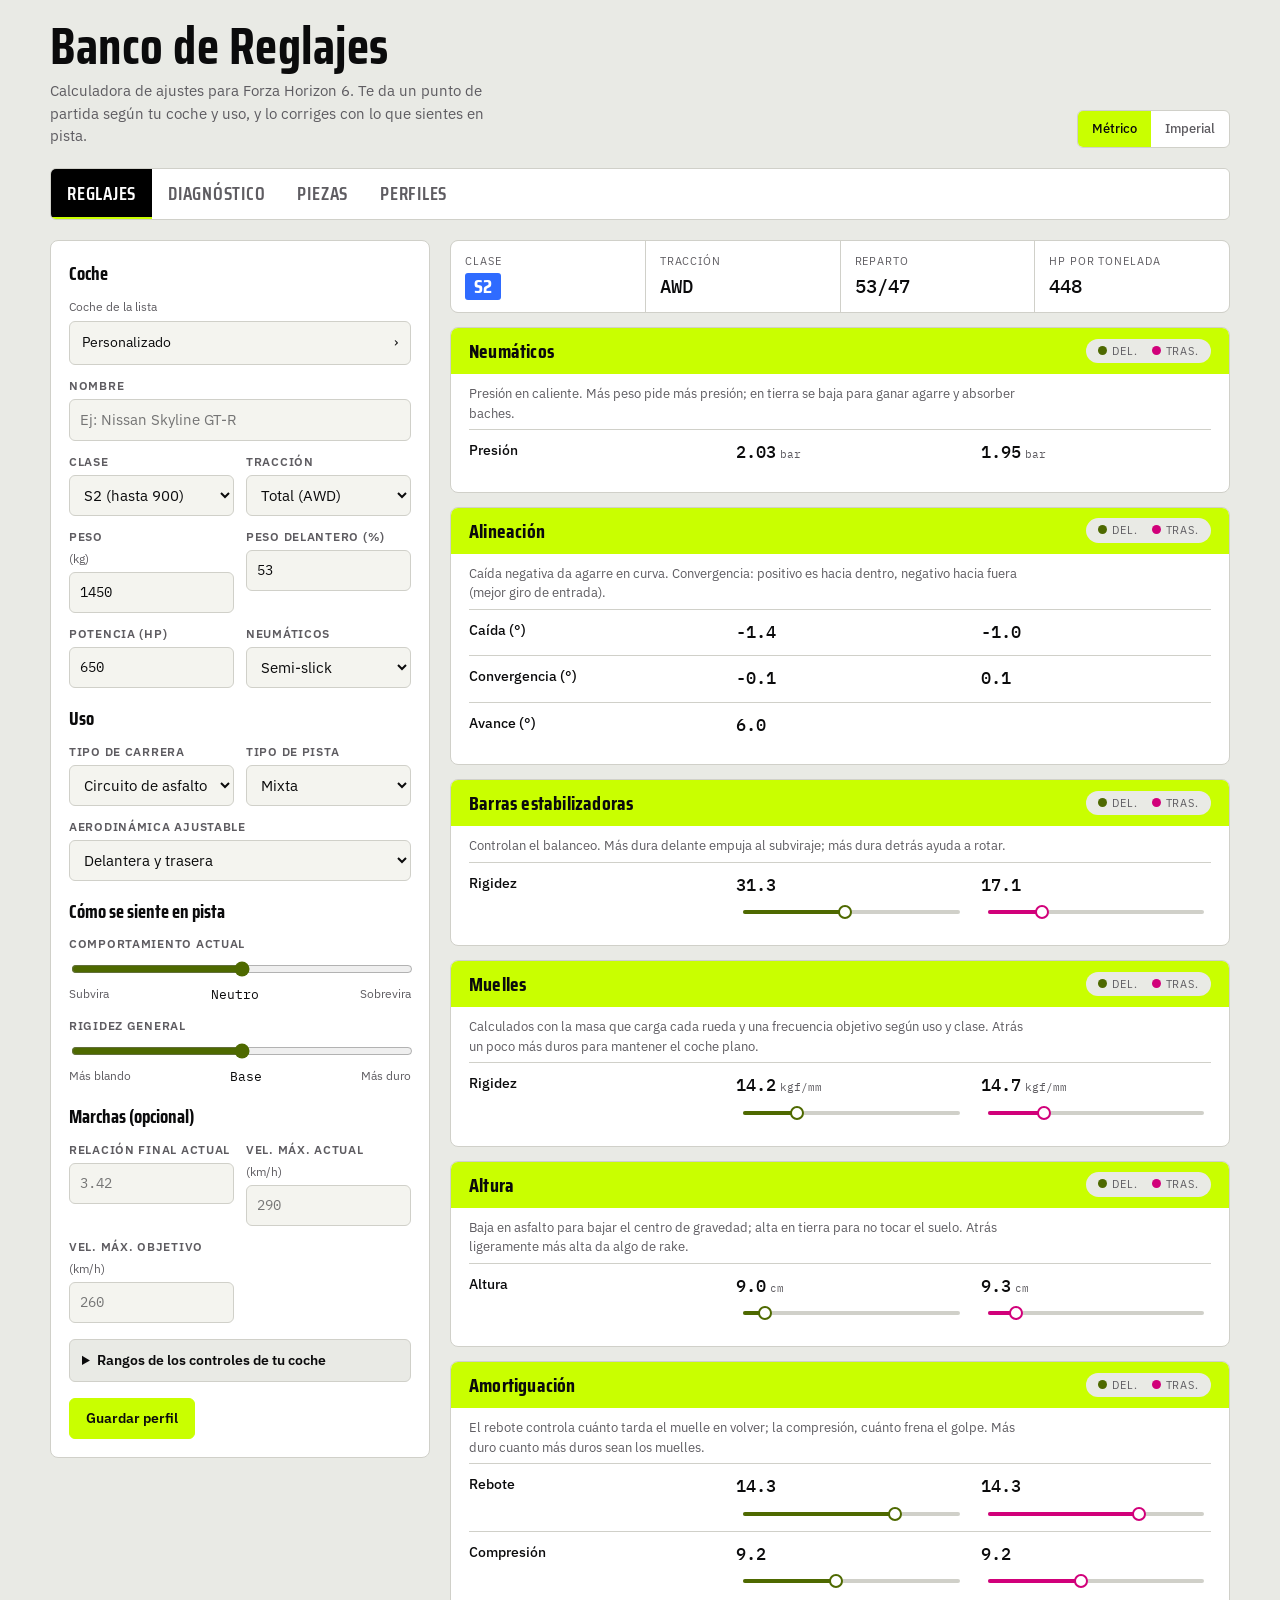
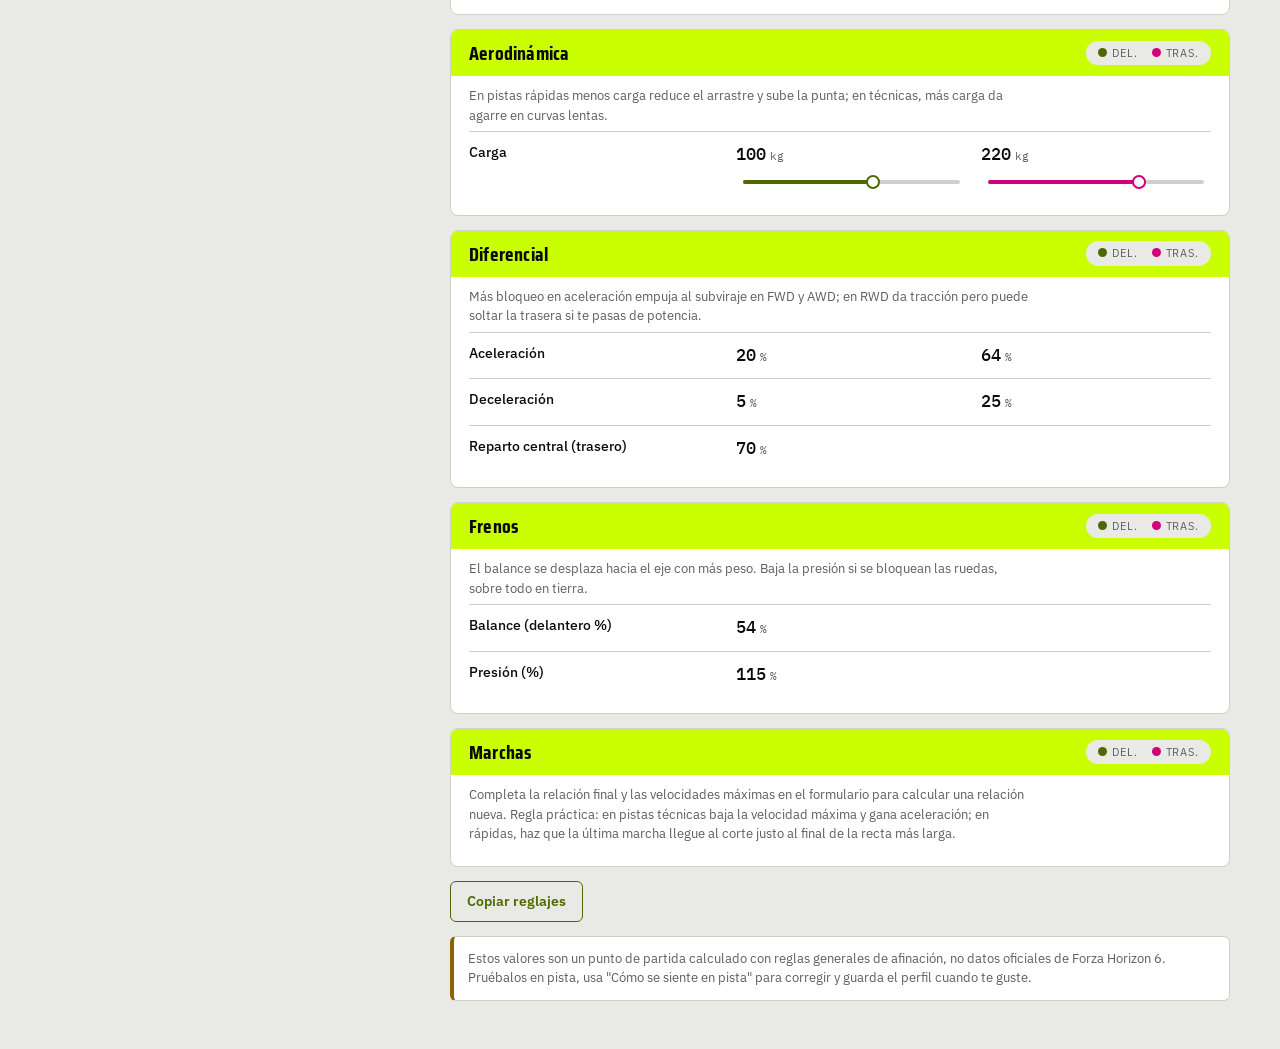
==== index.html @ de4db07e "Add files via upload" ====
<!doctype html>
<html lang="es">
<head>
<meta charset="utf-8">
<meta name="viewport" content="width=device-width,initial-scale=1,viewport-fit=cover">
<meta name="theme-color" content="#0B0B0C">
<meta name="description" content="Calculadora de reglajes y piezas para Forza Horizon 6">
<title>Banco de Reglajes</title>
<link rel="manifest" href="manifest.webmanifest">
<link rel="icon" href="icons/icon-192.png">
<link rel="apple-touch-icon" href="icons/icon-192.png">
<link rel="preconnect" href="https://fonts.googleapis.com">
<link rel="preconnect" href="https://fonts.gstatic.com" crossorigin>
<link rel="stylesheet" href="https://fonts.googleapis.com/css2?family=IBM+Plex+Mono:wght@400;500&family=IBM+Plex+Sans:wght@400;500;600&family=Saira+Condensed:wght@600;700&display=swap">
<link rel="stylesheet" href="styles.css">
</head>
<body>
<div class="wrap">
  <div class="top">
    <div>
      <h1>Banco de Reglajes</h1>
      <p>Calculadora de ajustes para Forza Horizon 6. Te da un punto de partida según tu coche y uso, y lo corriges con lo que sientes en pista.</p>
    </div>
    <div class="seg" role="group" aria-label="Unidades">
      <button type="button" id="uMetric" aria-pressed="true">Métrico</button>
      <button type="button" id="uImp" aria-pressed="false">Imperial</button>
    </div>
  </div>

  <div class="tabs" role="tablist" aria-label="Secciones">
    <button type="button" role="tab" id="tabCalc" aria-selected="true" aria-controls="pCalc">Reglajes</button>
    <button type="button" role="tab" id="tabDiag" aria-selected="false" aria-controls="pDiag">Diagnóstico</button>
    <button type="button" role="tab" id="tabParts" aria-selected="false" aria-controls="pParts">Piezas</button>
    <button type="button" role="tab" id="tabProf" aria-selected="false" aria-controls="pProf">Perfiles</button>
  </div>

  <!-- REGLAJES -->
  <div role="tabpanel" id="pCalc" aria-labelledby="tabCalc">
    <div class="grid">
      <form class="panel" id="form" autocomplete="off" onsubmit="return false">
        <fieldset>
          <legend>Coche</legend>
          <div class="pickRow"><span class="lab" id="carPickLab">Coche de la lista</span><button type="button" class="pickBtn" id="carPick" aria-haspopup="dialog" aria-labelledby="carPickLab carPickTxt"><span id="carPickTxt">Personalizado</span><span aria-hidden="true">›</span></button></div>
          <select id="carSel" hidden aria-hidden="true" tabindex="-1"><option value="">Personalizado</option></select>
          <label>Nombre<input type="text" id="carName" placeholder="Ej: Nissan Skyline GT-R"></label>
          <div class="f2">
            <label>Clase
              <select id="cls"><option value="D">D (hasta 400)</option><option value="C">C (hasta 500)</option><option value="B">B (hasta 600)</option><option value="A">A (hasta 700)</option><option value="S1">S1 (hasta 800)</option><option value="S2" selected>S2 (hasta 900)</option><option value="R">R (hasta 998)</option><option value="X">X (999)</option></select>
            </label>
            <label>Tracción
              <select id="drive"><option value="rwd">Trasera (RWD)</option><option value="fwd">Delantera (FWD)</option><option value="awd" selected>Total (AWD)</option></select>
            </label>
            <label>Peso <span class="u" data-ut="w"></span><input type="number" id="weight" data-u="w" inputmode="decimal" value="1450" min="300" step="1"></label>
            <label>Peso delantero (%)<input type="number" id="front" inputmode="decimal" value="53" min="30" max="75" step="0.5"></label>
            <label>Potencia (hp)<input type="number" id="hp" inputmode="decimal" value="650" min="30" step="1"></label>
            <label>Neumáticos
              <select id="tire">
                <option value="street">Calle</option><option value="sport">Sport</option>
                <option value="semi" selected>Semi-slick</option><option value="slick">Slick</option>
                <option value="rally">Rally</option><option value="offroad">Todoterreno</option><option value="drag">Drag</option>
              </select>
            </label>
          </div>
        </fieldset>

        <fieldset>
          <legend>Uso</legend>
          <div class="f2">
            <label>Tipo de carrera
              <select id="use">
                <option value="road" selected>Circuito de asfalto</option>
                <option value="street">Calle y uso diario</option>
                <option value="dirt">Tierra / rally</option>
                <option value="cross">Cross country</option>
                <option value="drift">Drift</option>
                <option value="drag">Drag</option>
              </select>
            </label>
            <label id="trackWrap">Tipo de pista
              <select id="track"><option value="fast">Rápida</option><option value="mixed" selected>Mixta</option><option value="tech">Técnica (curvas lentas)</option></select>
            </label>
          </div>
          <label>Aerodinámica ajustable
            <select id="aero">
              <option value="both" selected>Delantera y trasera</option>
              <option value="rear">Solo alerón trasero</option>
              <option value="front">Solo delantera (splitter)</option>
              <option value="none">Ninguna</option>
            </select>
          </label>
        </fieldset>

        <fieldset>
          <legend>Cómo se siente en pista</legend>
          <div class="slider">
            <label for="bal">Comportamiento actual</label>
            <input type="range" id="bal" min="-3" max="3" step="1" value="0">
            <div class="ends"><span>Subvira</span><output id="balOut" for="bal">Neutro</output><span>Sobrevira</span></div>
          </div>
          <div class="slider">
            <label for="stiff">Rigidez general</label>
            <input type="range" id="stiff" min="-3" max="3" step="1" value="0">
            <div class="ends"><span>Más blando</span><output id="stiffOut" for="stiff">Base</output><span>Más duro</span></div>
          </div>
        </fieldset>

        <fieldset>
          <legend>Marchas (opcional)</legend>
          <div class="f2">
            <label>Relación final actual<input type="number" id="fd" inputmode="decimal" step="0.01" placeholder="3.42"></label>
            <label>Vel. máx. actual <span class="u" data-ut="s"></span><input type="number" id="topNow" data-u="s" inputmode="decimal" placeholder="290"></label>
            <label>Vel. máx. objetivo <span class="u" data-ut="s"></span><input type="number" id="topTarget" data-u="s" inputmode="decimal" placeholder="260"></label>
          </div>
        </fieldset>

        <details id="ranges">
          <summary>Rangos de los controles de tu coche</summary>
          <p class="hint">Cada coche tiene rangos distintos. Los valores de abajo son de ejemplo. Copia el mínimo y el máximo que ves en el menú de reglajes del juego para que los números salgan exactos.</p>
          <div class="rng"><span class="n">Muelles del. <span class="u" data-ut="k"></span></span><label>Mín<input type="number" id="kFmin" data-u="k" step="0.1" value="4"></label><label>Máx<input type="number" id="kFmax" data-u="k" step="0.1" value="45"></label></div>
          <div class="rng"><span class="n">Muelles tras. <span class="u" data-ut="k"></span></span><label>Mín<input type="number" id="kRmin" data-u="k" step="0.1" value="4"></label><label>Máx<input type="number" id="kRmax" data-u="k" step="0.1" value="45"></label></div>
          <div class="rng"><span class="n">Barras estab.</span><label>Mín<input type="number" id="abMin" step="0.1" value="1"></label><label>Máx<input type="number" id="abMax" step="0.1" value="65"></label></div>
          <div class="rng"><span class="n">Altura <span class="u" data-ut="h"></span></span><label>Mín<input type="number" id="hMin" data-u="h" step="0.1" value="8"></label><label>Máx<input type="number" id="hMax" data-u="h" step="0.1" value="18"></label></div>
          <div class="rng"><span class="n">Rebote</span><label>Mín<input type="number" id="rbMin" step="0.1" value="1"></label><label>Máx<input type="number" id="rbMax" step="0.1" value="20"></label></div>
          <div class="rng"><span class="n">Compresión</span><label>Mín<input type="number" id="cpMin" step="0.1" value="1"></label><label>Máx<input type="number" id="cpMax" step="0.1" value="20"></label></div>
          <div class="rng"><span class="n">Aero del. <span class="u" data-ut="w"></span></span><label>Mín<input type="number" id="aFmin" data-u="w" step="1" value="40"></label><label>Máx<input type="number" id="aFmax" data-u="w" step="1" value="140"></label></div>
          <div class="rng"><span class="n">Aero tras. <span class="u" data-ut="w"></span></span><label>Mín<input type="number" id="aRmin" data-u="w" step="1" value="80"></label><label>Máx<input type="number" id="aRmax" data-u="w" step="1" value="280"></label></div>
        </details>

        <div class="actions">
          <button type="button" class="btn" id="saveBtn">Guardar perfil</button>
          <span class="status" id="saveStatus" role="status"></span>
        </div>
      </form>

      <div class="results" id="results" aria-live="polite"></div>
    </div>
  </div>

  <!-- DIAGNÓSTICO -->
  <div role="tabpanel" id="pDiag" aria-labelledby="tabDiag" hidden>
    <div class="chips" id="diagChips" role="group" aria-label="Filtrar por problema"></div>
    <div class="diag" id="diagList"></div>
  </div>

  <!-- PIEZAS -->
  <div role="tabpanel" id="pParts" aria-labelledby="tabParts" hidden>
    <div class="garage" id="partsBox">
      <div class="stage" id="stage">
        <svg id="carSvg" viewBox="0 0 800 400" preserveAspectRatio="xMidYMid slice" role="img" aria-label="Silueta de un coupé deportivo. La cámara se acerca a la zona de la pieza elegida.">
          <rect x="-400" y="-400" width="1600" height="1200" fill="var(--stage)"/>
          <line x1="-400" y1="330" x2="1200" y2="330" stroke="var(--line)" stroke-width="2" vector-effect="non-scaling-stroke"/>
          <ellipse cx="410" cy="334" rx="390" ry="11" fill="#000" opacity=".35"/>
          <path d="M50 264 L52 228 C70 216 120 210 182 204 C232 160 292 116 380 110 L470 110 C540 116 592 158 640 196 L728 208 C760 212 776 236 772 264 Z" fill="var(--car)"/>
          <path d="M252 188 C288 146 330 124 384 122 L466 122 C510 128 552 158 590 188 Z" fill="var(--glass)"/>
          <path d="M60 262 H772 L766 278 H70 Z" fill="var(--car-dark)"/>
          <path d="M742 216 L766 220 L764 232 L740 228 Z" fill="#FFE9A8"/>
          <rect x="52" y="226" width="16" height="10" fill="var(--rear)"/>
          <circle cx="200" cy="270" r="68" fill="var(--stage)"/>
          <circle cx="600" cy="270" r="68" fill="var(--stage)"/>
          <g>
            <circle cx="200" cy="270" r="56" fill="var(--tire)"/><circle cx="200" cy="270" r="36" fill="var(--rim)"/>
            <path d="M200 236V304M166 270H234M176 246L224 294M224 246L176 294" stroke="var(--tire)" stroke-width="5" stroke-linecap="round" opacity=".55"/>
            <circle cx="200" cy="270" r="8" fill="var(--tire)"/>
          </g>
          <g>
            <circle cx="600" cy="270" r="56" fill="var(--tire)"/><circle cx="600" cy="270" r="36" fill="var(--rim)"/>
            <path d="M600 236V304M566 270H634M576 246L624 294M624 246L576 294" stroke="var(--tire)" stroke-width="5" stroke-linecap="round" opacity=".55"/>
            <circle cx="600" cy="270" r="8" fill="var(--tire)"/>
          </g>
          <ellipse id="camHot" cx="0" cy="0" rx="0" ry="0" fill="none" stroke="var(--hl)" stroke-width="3" stroke-dasharray="8 6" vector-effect="non-scaling-stroke" style="opacity:0"/>
        </svg>
        <div class="stageTag" id="stageTag">Sin coche elegido</div>
      </div>
      <div class="shop" id="shop"></div>
    </div>
  </div>

  <!-- PERFILES -->
  <div role="tabpanel" id="pProf" aria-labelledby="tabProf" hidden>
    <div class="panel">
      <h2>Perfiles guardados</h2>
      <div class="prof" id="profList"></div>
      <p class="status" id="profStatus" role="status"></p>
    </div>
    <div class="panel">
      <h2>Copia de seguridad</h2>
      <p class="why">Los perfiles se guardan solo en este navegador. Copia el texto de abajo para tener respaldo o llevarlo a otro dispositivo, y pégalo allí para importarlo.</p>
      <label>Datos de perfiles<textarea id="ioBox" spellcheck="false" placeholder="Pulsa Exportar para ver tus perfiles aquí, o pega aquí lo que quieras importar."></textarea></label>
      <div class="actions">
        <button type="button" class="btn" id="exportBtn">Exportar</button>
        <button type="button" class="btn ghost" id="copyIoBtn">Copiar texto</button>
        <button type="button" class="btn ghost" id="importBtn">Importar</button>
      </div>
    </div>
  </div>
</div>

<div class="picker" id="picker" role="dialog" aria-modal="true" aria-labelledby="pickTitle" hidden>
  <div class="pickBar"><button type="button" class="back" id="pickBack">‹ Atrás</button><h2 id="pickTitle">Marca</h2><button type="button" class="back" id="pickClose">Cerrar</button></div>
  <div class="pickBody" id="pickBody"></div>
</div>

<script src="js/app.js"></script>
</body>
</html>
---- styles.css ----
/* ===== Base ===== */
*{box-sizing:border-box}
html{-webkit-text-size-adjust:100%}
:root{padding-top:env(safe-area-inset-top,0px);padding-bottom:env(safe-area-inset-bottom,0px)}
body{margin:0;font:14px system-ui,-apple-system,"Segoe UI",sans-serif}
img{max-width:100%}
[hidden]{display:none!important}

/* ===== Interfaz: colores, tipografías y componentes ===== */
/* Layout: hoja de datos de taller. Formulario fijo a la izquierda, resultados por sistema a la derecha; en móvil se apilan. */
:root{
  --bg:#0B0B0C; --surface:#1A1819; --field:#0B0B0C; --ink:#F5F5F2; --muted:#A3A1A6; --line:#332F31;
  --accent:#C9FF00; --accent-ink:#0B0B0C; --hl:#C9FF00;
  --bar:#000000; --bar-ink:#FFFFFF; --tile:#F5F5F2; --tile-ink:#0B0B0C; --tile-off:#2B2829; --stage:#1E1B1D;
  --car:#D2202F; --car-dark:#8E1320; --glass:#1B252D; --tire:#0E0E0F; --rim:#C9CCD0;
  --rear:#FF2D95; --good:#8FE03C; --warn:#FFD60A; --bad:#FF3B6B;
  --cD:#5BC8F5; --cC:#FFC21A; --cB:#FF6B1A; --cA:#F0314A; --cS1:#9B4DFF; --cS2:#2F6BFF; --cR:#F5F5F2; --cX:#F5F5F2;
  --display:"Saira Condensed","Arial Narrow",Impact,sans-serif;
  --body:"IBM Plex Sans",system-ui,-apple-system,"Segoe UI",sans-serif;
  --mono:"IBM Plex Mono",ui-monospace,Menlo,Consolas,monospace;
  color-scheme:dark;
}
@media (prefers-color-scheme: light){
  :root:not([data-theme="dark"]){
    --bg:#E9EAE5; --surface:#FFFFFF; --field:#F4F4EF; --ink:#0B0B0C; --muted:#5E5C61; --line:#D0D0C9;
    --hl:#4E6900; --rear:#D1007A; --good:#2F7D0B; --warn:#8A6400; --bad:#C4143D; color-scheme:light;
    --tile:#FFFFFF; --tile-off:#C9C9C2; --stage:#CFD1CB;
  }
}
:root[data-theme="light"]{
  --bg:#E9EAE5; --surface:#FFFFFF; --field:#F4F4EF; --ink:#0B0B0C; --muted:#5E5C61; --line:#D0D0C9;
  --hl:#4E6900; --rear:#D1007A; --good:#2F7D0B; --warn:#8A6400; --bad:#C4143D; color-scheme:light;
    --tile:#FFFFFF; --tile-off:#C9C9C2; --stage:#CFD1CB;
}
*{box-sizing:border-box}
body{background:var(--bg);color:var(--ink);font-family:var(--body);font-size:15px;line-height:1.5;
  padding-block:20px 48px;padding-left:max(16px,env(safe-area-inset-left,0px));padding-right:max(16px,env(safe-area-inset-right,0px))}
.wrap{max-width:1180px;margin:0 auto;display:flex;flex-direction:column;gap:20px}
h1,h2,h3{font-family:var(--display);font-weight:700;letter-spacing:.01em;margin:0;text-wrap:balance}
h1{font-size:clamp(34px,7vw,52px);line-height:1}
h2{font-size:24px}
h3{font-size:20px}
p{margin:0}
button,input,select,textarea{font:inherit;color:inherit}
:focus-visible{outline:2px solid var(--hl);outline-offset:2px}
.top{display:flex;flex-wrap:wrap;gap:14px 24px;align-items:flex-end;justify-content:space-between}
.top p{color:var(--muted);max-width:52ch;margin-top:8px}
.seg{display:inline-flex;border:1px solid var(--line);border-radius:6px;overflow:hidden;background:var(--surface)}
.seg button{border:0;background:transparent;padding:8px 14px;cursor:pointer;color:var(--muted);font-size:13px;font-weight:500}
.seg button[aria-pressed="true"]{background:var(--accent);color:var(--accent-ink)}
.tabs{display:flex;gap:0;background:var(--surface);border:1px solid var(--line);border-radius:6px;overflow-x:auto}
.tabs button{border:0;background:transparent;padding:10px 16px;cursor:pointer;font-family:var(--display);font-weight:600;font-size:19px;color:var(--muted);border-bottom:3px solid transparent;margin-bottom:-1px;white-space:nowrap;text-transform:uppercase;letter-spacing:.04em}
.tabs button[aria-selected="true"]{background:var(--bar);color:var(--bar-ink);border-bottom-color:var(--accent)}
.grid{display:grid;gap:20px;grid-template-columns:minmax(0,1fr)}
@media (min-width:920px){.grid{grid-template-columns:380px minmax(0,1fr);align-items:start}}
.panel{background:var(--surface);border:1px solid var(--line);border-radius:8px;padding:18px;display:flex;flex-direction:column;gap:16px;min-width:0}
fieldset{border:0;padding:0;margin:0;display:flex;flex-direction:column;gap:12px;min-width:0}
legend{font-family:var(--display);font-weight:700;font-size:19px;padding:0;margin-bottom:10px}
.f2{display:grid;grid-template-columns:repeat(2,minmax(0,1fr));gap:12px}
label{display:flex;flex-direction:column;gap:4px;font-size:12px;font-weight:600;letter-spacing:.06em;text-transform:uppercase;color:var(--muted);min-width:0}
label .u{font-weight:400;letter-spacing:0;text-transform:none}
input[type=text],input[type=number],select,textarea{background:var(--field);border:1px solid var(--line);border-radius:6px;padding:9px 10px;font-size:15px;font-weight:400;letter-spacing:0;text-transform:none;color:var(--ink);width:100%;min-width:0}
input[type=number]{font-family:var(--mono);font-size:14px}
textarea{resize:vertical;min-height:90px;font-family:var(--mono);font-size:12px}
.check{flex-direction:row;align-items:center;gap:10px;text-transform:none;letter-spacing:0;font-size:14px;font-weight:500;color:var(--ink)}
.check input{width:18px;height:18px;accent-color:var(--hl)}
.slider{display:flex;flex-direction:column;gap:6px}
.slider input[type=range]{width:100%;accent-color:var(--hl)}
.slider .ends{display:flex;justify-content:space-between;font-size:12px;color:var(--muted)}
.slider output{font-family:var(--mono);font-size:13px;color:var(--ink)}
details{border:1px solid var(--line);border-radius:6px;padding:10px 12px;background:var(--bg)}
summary{cursor:pointer;font-weight:600;font-size:14px}
details .hint{margin:8px 0 12px;font-size:13px;color:var(--muted)}
.rng{display:grid;grid-template-columns:minmax(0,1.1fr) minmax(0,1fr) minmax(0,1fr);gap:8px;align-items:end;margin-bottom:10px}
.rng span.n{font-size:13px;font-weight:500;padding-bottom:10px}
.rng label{font-size:10px}
.strip{display:grid;grid-template-columns:repeat(auto-fit,minmax(120px,1fr));gap:1px;background:var(--line);border:1px solid var(--line);border-radius:8px;overflow:hidden}
.strip div{background:var(--surface);padding:12px 14px;display:flex;flex-direction:column;gap:2px}
.strip small{font-size:11px;letter-spacing:.08em;text-transform:uppercase;color:var(--muted)}
.strip b{font-family:var(--mono);font-weight:500;font-size:19px}
.results{display:flex;flex-direction:column;gap:14px;min-width:0}
.card{background:var(--surface);border:1px solid var(--line);border-radius:8px;padding:16px 18px;min-width:0}
.card header{display:flex;flex-wrap:wrap;justify-content:space-between;gap:4px 16px;align-items:center;margin:-16px -18px 10px;padding:8px 18px;background:var(--accent);color:var(--accent-ink);border-radius:7px 7px 0 0}
.legend{display:flex;gap:14px;font-size:11px;letter-spacing:.08em;text-transform:uppercase;color:var(--muted);background:var(--bg);padding:4px 12px;border-radius:999px}
.legend i{display:inline-block;width:9px;height:9px;border-radius:50%;margin-right:5px;background:var(--hl)}
.legend i.r{background:var(--rear)}
.why{font-size:13px;color:var(--muted);margin-bottom:6px;max-width:70ch}
.row{display:grid;grid-template-columns:minmax(0,1.1fr) minmax(0,1fr) minmax(0,1fr);gap:6px 14px;padding:10px 0;border-top:1px solid var(--line);align-items:start}
.row .lab{font-size:14px;font-weight:500;min-width:0}
.cell{display:flex;flex-direction:column;gap:5px;min-width:0}
.cell.one{grid-column:span 2}
.val{font-family:var(--mono);font-size:17px;font-weight:500;font-variant-numeric:tabular-nums}
.val small{font-size:11px;color:var(--muted);margin-left:4px;font-weight:400}
.val .lim{color:var(--warn);font-size:11px;margin-left:6px}
.meter{height:4px;background:var(--line);border-radius:2px;margin:7px 7px 5px}
.meter i{display:block;height:100%;background:var(--hl);border-radius:2px;position:relative}
.meter i::after{content:"";position:absolute;right:-7px;top:-5px;width:14px;height:14px;border-radius:50%;background:#fff;border:2px solid var(--hl);box-sizing:border-box}
.meter.r i::after{border-color:var(--rear)}
.meter.r i{background:var(--rear)}
.na{color:var(--muted);font-family:var(--mono)}
.note{grid-column:1/-1;font-size:13px;color:var(--muted)}
.banner{border:1px solid var(--line);border-left:4px solid var(--warn);background:var(--surface);border-radius:6px;padding:12px 14px;font-size:13px;color:var(--muted)}
.actions{display:flex;flex-wrap:wrap;gap:10px}
.btn{border:1px solid var(--accent);background:var(--accent);color:var(--accent-ink);border-radius:6px;padding:9px 16px;font-weight:600;cursor:pointer;font-size:14px}
.btn.ghost{background:transparent;color:var(--hl);border-color:var(--hl)}
.btn.danger{border-color:var(--warn);color:var(--warn);background:transparent}
.btn:disabled{opacity:.5;cursor:default}
.status{font-size:13px;color:var(--muted);align-self:center}
.chips{display:flex;flex-wrap:wrap;gap:8px}
.chips button{border:1px solid var(--line);background:var(--surface);border-radius:999px;padding:6px 14px;cursor:pointer;font-size:13px;font-weight:500;color:var(--muted)}
.chips button[aria-pressed="true"]{background:var(--accent);border-color:var(--accent);color:var(--accent-ink)}
.diag{display:grid;gap:14px;grid-template-columns:repeat(auto-fill,minmax(min(100%,340px),1fr))}
.diag .card{display:flex;flex-direction:column;gap:8px}
.diag .tag{font-size:11px;letter-spacing:.08em;text-transform:uppercase;color:var(--muted)}
.diag ol{margin:0;padding-left:20px;display:flex;flex-direction:column;gap:4px;font-size:14px}
.prof{display:flex;flex-direction:column;gap:10px}
.pitem{display:grid;grid-template-columns:minmax(0,1fr) auto;gap:6px 14px;padding:12px 0;border-top:1px solid var(--line);align-items:center}
.pitem .nm{font-weight:600;min-width:0;overflow-wrap:anywhere}
.pitem .mt{font-size:13px;color:var(--muted);grid-column:1/-1}
.pitem .bt{display:flex;gap:8px}
.empty{color:var(--muted);font-size:14px;padding:12px 0}
[role=tabpanel]{display:flex;flex-direction:column;gap:20px}
@media (max-width:520px){
  .row{grid-template-columns:minmax(0,.9fr) minmax(0,1fr) minmax(0,1fr);gap:6px 10px}
  .val{font-size:15px}
  .panel{padding:14px}
}
@media (prefers-reduced-motion:no-preference){.meter i{transition:width .25s ease}}
.optlist{display:grid;gap:8px;grid-template-columns:repeat(auto-fill,minmax(min(100%,230px),1fr))}
.opt{display:grid;grid-template-columns:auto minmax(0,1fr);gap:2px 10px;align-items:start;padding:10px 12px;border:1px solid var(--line);border-radius:6px;background:var(--bg);cursor:pointer;text-transform:none;letter-spacing:0;font-size:14px;color:var(--ink)}
.opt input{grid-row:1 / span 2;margin:2px 0 0;width:18px;height:18px;accent-color:var(--hl)}
.opt .nm{font-weight:600}
.opt .mt{font-family:var(--mono);font-size:12px;font-weight:400;color:var(--muted)}
.opt:has(input:checked){border-color:var(--hl);background:var(--surface)}
#partsBox h3{margin-top:4px}
.cb{display:inline-block;padding:0 9px;border-radius:3px;font-family:var(--display);font-weight:700;font-size:20px;line-height:1.35;background:var(--cR);color:#0B0B0C}
.cb[data-c="D"]{background:var(--cD)}
.cb[data-c="C"]{background:var(--cC)}
.cb[data-c="B"]{background:var(--cB)}
.cb[data-c="A"]{background:var(--cA);color:#fff}
.cb[data-c="S1"]{background:var(--cS1);color:#fff}
.cb[data-c="S2"]{background:var(--cS2);color:#fff}
.cb[data-c="X"]{background:var(--cX)}
.pib{display:inline-flex;align-items:stretch;border-radius:4px;overflow:hidden;vertical-align:middle}
.pib .cb{border-radius:0;display:grid;place-items:center;padding:0 10px}
.pib b{background:#000;color:#fff;padding:0 10px;font-family:var(--mono);font-size:17px;font-weight:500;display:grid;place-items:center}
.garage{display:grid;gap:16px;grid-template-columns:minmax(0,1fr)}
.stage{position:sticky;top:env(safe-area-inset-top,0px);z-index:4;aspect-ratio:2/1;max-height:36vh;width:100%;background:var(--stage);border:1px solid var(--line);border-radius:8px;overflow:hidden}
.stage svg{display:block;width:100%;height:100%}
.stageTag{position:absolute;left:0;top:0;background:var(--bar);color:var(--bar-ink);font-weight:700;font-size:14px;padding:6px 12px;border-bottom-right-radius:6px}
#camHot{transition:opacity .3s ease}
@media (min-width:920px){.garage{grid-template-columns:400px minmax(0,1fr);align-items:start}.garage .stage{order:2;top:12px;max-height:none}.garage .shop{order:1}}
.shop{min-width:0;display:flex;flex-direction:column}
.bar{display:flex;align-items:center;gap:12px;background:var(--bar);color:var(--bar-ink);padding:10px 14px;border:1px solid var(--line);border-radius:6px 6px 0 0}
.bar h2{font-family:var(--body);font-weight:700;font-size:20px;text-transform:none;letter-spacing:0}
.back{background:transparent;border:1px solid var(--bar-ink);color:var(--bar-ink);border-radius:4px;padding:3px 10px;cursor:pointer;font-size:13px;font-weight:600}
.tiles{display:grid;grid-template-columns:repeat(3,minmax(0,1fr));gap:2px;background:var(--line);border:1px solid var(--line);border-top:0}
.tile{position:relative;min-height:118px;display:flex;flex-direction:column;align-items:center;justify-content:center;gap:6px;padding:10px 6px 22px;background:var(--tile);color:var(--tile-ink);border:0;border-radius:0;cursor:pointer;text-align:center;font-size:13px;font-weight:700;line-height:1.25;min-width:0;overflow-wrap:anywhere}
.tile svg{width:42%;max-width:54px;height:auto;stroke:currentColor;fill:none;stroke-width:2.5;stroke-linecap:round;stroke-linejoin:round}
.tile .mt{font-family:var(--mono);font-size:11px;font-weight:400;opacity:.75}
.tile:hover,.tile:focus-visible,.tile[aria-pressed="true"]{outline:4px solid var(--hl);outline-offset:-4px}
.tile.off{background:var(--tile-off);color:var(--muted);cursor:default;padding-bottom:10px}
.tile .tag{position:absolute;left:0;right:0;bottom:0;background:var(--accent);color:var(--accent-ink);font-size:10px;font-weight:700;padding:3px 4px;text-transform:uppercase;letter-spacing:.05em}
.lime{display:flex;justify-content:space-between;align-items:center;gap:12px;background:var(--accent);color:var(--accent-ink);padding:10px 14px;font-weight:700;font-size:16px}
.coin{font-family:var(--mono);white-space:nowrap}
.coin::before{content:"CR";display:inline-grid;place-items:center;width:22px;height:22px;border-radius:50%;background:#FFD60A;color:#000;font-size:9px;font-weight:700;margin-right:8px}
.detail{background:var(--surface);border:1px solid var(--line);border-top:0;padding:8px 14px;display:flex;flex-direction:column}
.dl{display:flex;justify-content:space-between;gap:12px;padding:6px 0;border-bottom:1px solid var(--line);font-size:14px}
.dl:last-child{border-bottom:0}
.dl b{font-family:var(--mono);font-weight:500;text-align:right}
.dl .up{color:var(--good)}
.dl .dn{color:var(--rear)}
.hintbox,.shopmsg,.sum{background:var(--surface);border:1px solid var(--line);border-top:0;padding:12px 14px}
.hintbox .why{margin:0}
.shopmsg{color:var(--muted);font-size:14px;border-radius:0 0 6px 6px}
.sum{display:flex;flex-direction:column;gap:12px;border-radius:0 0 6px 6px}
.hints{font-size:12px;color:var(--muted)}
.shop .strip{grid-template-columns:repeat(2,minmax(0,1fr))}
.shop>.strip{border-radius:0;border-top:0}
.sum .strip{border-radius:8px}
/* Selector de coche por marca */
.pickRow{display:grid;gap:5px}
.pickRow .lab{font-size:12px;color:var(--muted)}
.pickBtn{display:flex;justify-content:space-between;align-items:center;gap:8px;width:100%;min-height:44px;padding:8px 12px;background:var(--field);color:var(--ink);border:1px solid var(--line);border-radius:6px;font:inherit;font-size:14px;cursor:pointer;text-align:left}
.pickBtn:hover,.pickBtn:focus-visible{outline:3px solid var(--hl);outline-offset:-3px}
.picker{position:fixed;inset:0;z-index:50;background:var(--bg);display:flex;flex-direction:column}
.picker[hidden]{display:none}
.pickBar{display:flex;align-items:center;gap:12px;background:var(--bar);color:var(--bar-ink);padding:10px 14px;padding-top:max(10px,env(safe-area-inset-top))}
.pickBar h2{flex:1;margin:0;font-family:var(--body);font-weight:700;font-size:20px;text-transform:none;letter-spacing:0}
.pickBody{flex:1;overflow-y:auto;overscroll-behavior:contain;padding:14px 14px max(14px,env(safe-area-inset-bottom));display:grid;grid-template-columns:repeat(auto-fill,minmax(150px,1fr));gap:12px;align-content:start;width:100%;max-width:980px;margin:0 auto;box-sizing:border-box}
.pickBody.cars{grid-template-columns:repeat(auto-fill,minmax(210px,1fr))}
.btile{position:relative;background:#fff;color:#0B0B0C;border:0;border-radius:6px;min-height:130px;display:flex;flex-direction:column;align-items:center;justify-content:center;gap:8px;padding:12px;cursor:pointer;font:700 16px var(--body)}
.btile img{display:block;max-width:85%;max-height:100px;object-fit:contain}
.btile .bname{position:absolute;width:1px;height:1px;overflow:hidden;clip:rect(0 0 0 0);white-space:nowrap}
.btile.nologo .bname{position:static;width:auto;height:auto;clip:auto;font-size:20px}
.btile.plain{background:var(--surface);color:var(--ink);border:1px dashed var(--line)}
.btile .bn{font-weight:500;font-size:12px;color:#6a6a6a}
.ccard{background:#fff;color:#0B0B0C;border:0;border-radius:6px;padding:0;overflow:hidden;display:flex;flex-direction:column;text-align:center;cursor:pointer;font:inherit}
.ccard.img{background:transparent;border-radius:8px}
.ccard.img img{display:block;width:100%;height:auto}
.ccard .cn{font-weight:700;font-size:17px;padding:10px 8px 0}
.ccard .cy{color:#6a6a6a;font-weight:600;font-size:14px;padding:0 8px}
.ccard .cph{flex:1;min-height:90px;display:grid;place-items:center;color:#767676;font-size:12px}
.ccard .cbar{display:flex;justify-content:space-between;align-items:center;gap:8px;padding:4px 6px 6px 10px;color:#fff;font-weight:700;font-size:14px;text-transform:uppercase}
.r-comun{background:#1E7A1E}.r-raro{background:#0B7BA8}.r-epico{background:#9B2FB8}.r-legendario{background:#F5A000;color:#000!important}
.btile:hover,.btile:focus-visible,.ccard:hover,.ccard:focus-visible{outline:4px solid var(--hl);outline-offset:-4px}
body.pickOpen{overflow:hidden}

/* ===== TUS CAMBIOS DE INTERFAZ =====
   Escribe aquí lo que quieras modificar. Va al final, así que gana sobre todo lo de arriba.
   Los colores se cambian en las variables de :root (--accent, --bg, --surface, --rear...).
   Ejemplo:
   :root{ --accent:#00E5A0; }
*/
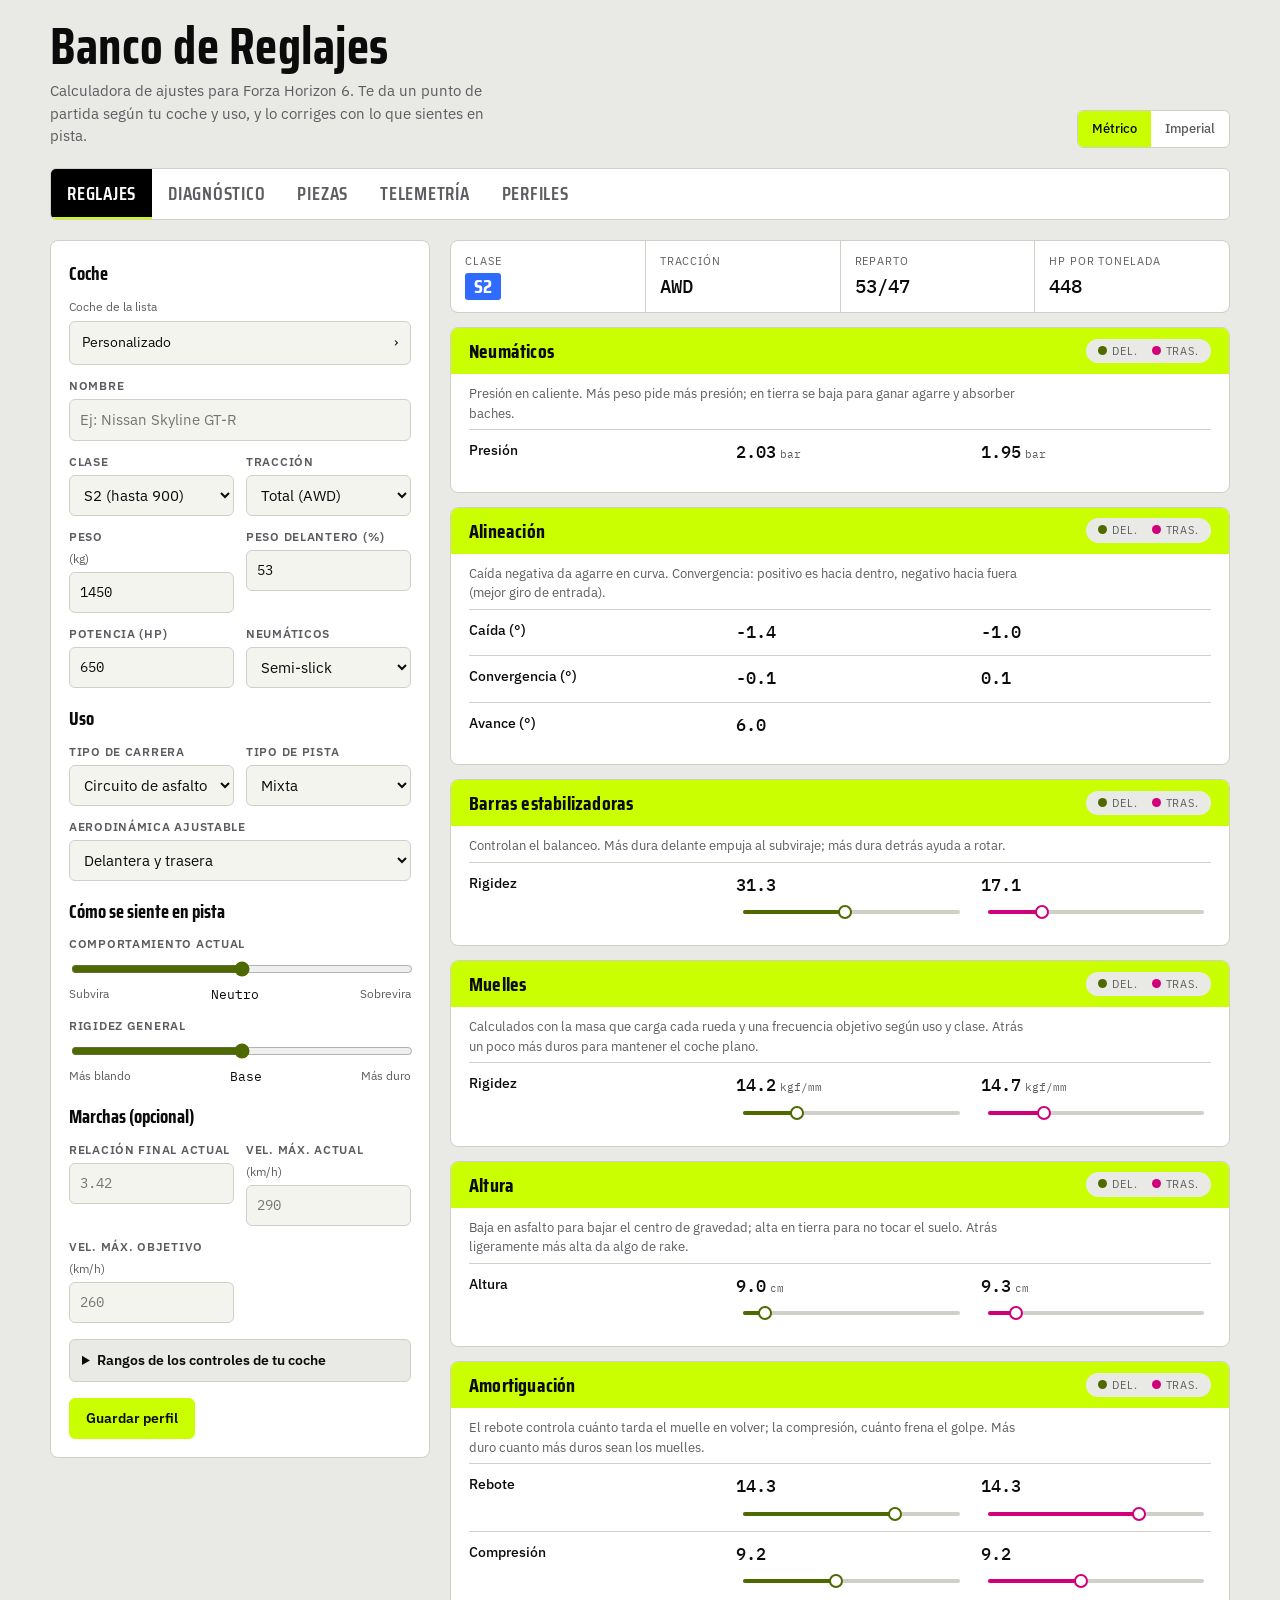
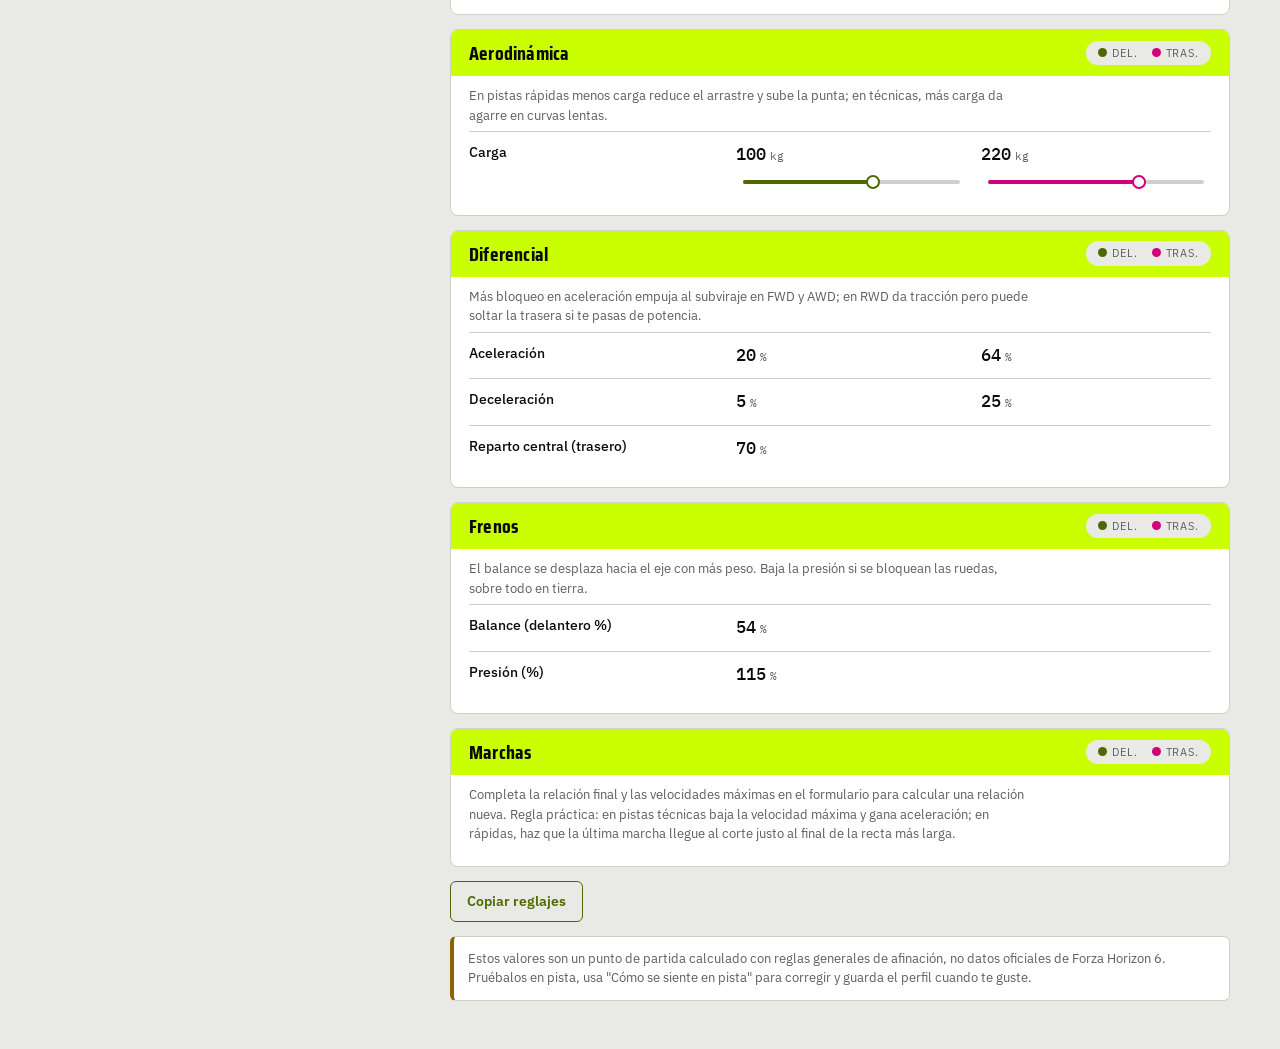
==== commit ac5e5b4b: "Add files via upload" ====
--- a/index.html
+++ b/index.html
@@ -31,6 +31,7 @@
     <button type="button" role="tab" id="tabCalc" aria-selected="true" aria-controls="pCalc">Reglajes</button>
     <button type="button" role="tab" id="tabDiag" aria-selected="false" aria-controls="pDiag">Diagnóstico</button>
     <button type="button" role="tab" id="tabParts" aria-selected="false" aria-controls="pParts">Piezas</button>
+    <button type="button" role="tab" id="tabTel" aria-selected="false" aria-controls="pTel">Telemetría</button>
     <button type="button" role="tab" id="tabProf" aria-selected="false" aria-controls="pProf">Perfiles</button>
   </div>
 
@@ -116,10 +117,13 @@
         <details id="ranges">
           <summary>Rangos de los controles de tu coche</summary>
           <p class="hint">Cada coche tiene rangos distintos. Los valores de abajo son de ejemplo. Copia el mínimo y el máximo que ves en el menú de reglajes del juego para que los números salgan exactos.</p>
+          <div class="rng"><span class="n">Unidad de muelles</span><label>Unidad<select id="kUnit"><option value="kgf">kgf/mm</option><option value="N">N/mm</option><option value="lb">lb/in</option></select></label></div>
+          <p class="hint" id="rngSrc" hidden></p>
           <div class="rng"><span class="n">Muelles del. <span class="u" data-ut="k"></span></span><label>Mín<input type="number" id="kFmin" data-u="k" step="0.1" value="4"></label><label>Máx<input type="number" id="kFmax" data-u="k" step="0.1" value="45"></label></div>
           <div class="rng"><span class="n">Muelles tras. <span class="u" data-ut="k"></span></span><label>Mín<input type="number" id="kRmin" data-u="k" step="0.1" value="4"></label><label>Máx<input type="number" id="kRmax" data-u="k" step="0.1" value="45"></label></div>
           <div class="rng"><span class="n">Barras estab.</span><label>Mín<input type="number" id="abMin" step="0.1" value="1"></label><label>Máx<input type="number" id="abMax" step="0.1" value="65"></label></div>
-          <div class="rng"><span class="n">Altura <span class="u" data-ut="h"></span></span><label>Mín<input type="number" id="hMin" data-u="h" step="0.1" value="8"></label><label>Máx<input type="number" id="hMax" data-u="h" step="0.1" value="18"></label></div>
+          <div class="rng"><span class="n">Altura del. <span class="u" data-ut="h"></span></span><label>Mín<input type="number" id="hFmin" data-u="h" step="0.1" value="8"></label><label>Máx<input type="number" id="hFmax" data-u="h" step="0.1" value="18"></label></div>
+          <div class="rng"><span class="n">Altura tras. <span class="u" data-ut="h"></span></span><label>Mín<input type="number" id="hRmin" data-u="h" step="0.1" value="8"></label><label>Máx<input type="number" id="hRmax" data-u="h" step="0.1" value="18"></label></div>
           <div class="rng"><span class="n">Rebote</span><label>Mín<input type="number" id="rbMin" step="0.1" value="1"></label><label>Máx<input type="number" id="rbMax" step="0.1" value="20"></label></div>
           <div class="rng"><span class="n">Compresión</span><label>Mín<input type="number" id="cpMin" step="0.1" value="1"></label><label>Máx<input type="number" id="cpMax" step="0.1" value="20"></label></div>
           <div class="rng"><span class="n">Aero del. <span class="u" data-ut="w"></span></span><label>Mín<input type="number" id="aFmin" data-u="w" step="1" value="40"></label><label>Máx<input type="number" id="aFmax" data-u="w" step="1" value="140"></label></div>
@@ -142,11 +146,48 @@
     <div class="diag" id="diagList"></div>
   </div>
 
+  <!-- TELEMETRÍA -->
+  <div role="tabpanel" id="pTel" aria-labelledby="tabTel" hidden>
+    <div class="tl-grid">
+      <section class="panel">
+        <h3>Conexión</h3>
+        <p class="tl-small">Necesita el programa receptor corriendo en tu PC (carpeta <code>herramientas</code> del paquete). En el juego: Ajustes › HUD y jugabilidad › Data Out = Sí, IP 127.0.0.1 (si el receptor está en la misma PC) y puerto 9999.</p>
+        <div class="tl-row">
+          <label>Dirección del receptor<input type="text" id="tlUrl" value="ws://127.0.0.1:8777" spellcheck="false"></label>
+          <button type="button" class="btn" id="tlConn">Conectar</button>
+        </div>
+        <div class="tl-st" id="tlSt">Sin conexión.</div>
+        <div class="tl-st" id="tlChk"></div>
+      </section>
+      <section class="panel">
+        <h3>En vivo</h3>
+        <div class="tl-big"><div><span class="n" id="tlSpd">0</span> <span class="u" id="tlSpdU">km/h</span></div><div><span class="n" id="tlGear">–</span> <span class="u">marcha</span></div><div><span class="n" id="tlRpm">0</span> <span class="u">rpm</span></div></div>
+        <div class="tl-ped"><span>Acelerador</span><div class="tl-bar"><i id="tlGas"></i></div><span>Freno</span><div class="tl-bar b"><i id="tlBrk"></i></div><span>Volante</span><div class="tl-bar"><i id="tlStr" style="width:2%;margin-left:49%"></i></div></div>
+        <div class="tl-car" id="tlCar"></div>
+        <div class="tl-small" id="tlCarId"></div>
+      </section>
+    </div>
+    <section class="panel" style="margin-top:16px">
+      <h3>Prueba guiada</h3>
+      <p class="tl-small">1) Monta en el juego el reglaje que quieres evaluar. 2) Elige el tipo de reglaje. 3) Pulsa «Iniciar» y da 3–5 vueltas con el mismo ritmo. 4) Pulsa «Detener» para ver el análisis. Solo se registra mientras conduces.</p>
+      <div class="tl-row">
+        <label>Tipo de reglaje<select id="tlUse"></select></label>
+        <button type="button" class="btn" id="tlRec">Iniciar</button>
+        <button type="button" class="btn ghost" id="tlClr">Descartar</button>
+      </div>
+      <div class="tl-st" id="tlRecSt">Sin grabar.</div>
+    </section>
+    <section class="panel" style="margin-top:16px" id="tlRes" hidden>
+      <h3>Resultado</h3>
+      <div id="tlOut"></div>
+    </section>
+  </div>
+
   <!-- PIEZAS -->
   <div role="tabpanel" id="pParts" aria-labelledby="tabParts" hidden>
     <div class="garage" id="partsBox">
       <div class="stage" id="stage">
-        <svg id="carSvg" viewBox="0 0 800 400" preserveAspectRatio="xMidYMid slice" role="img" aria-label="Silueta de un coupé deportivo. La cámara se acerca a la zona de la pieza elegida.">
+        <svg id="carSvg" viewBox="0 0 800 400" preserveAspectRatio="xMidYMid slice" role="img" aria-label="Vista del coche. La cámara cambia a la zona de la pieza elegida.">
           <rect x="-400" y="-400" width="1600" height="1200" fill="var(--stage)"/>
           <line x1="-400" y1="330" x2="1200" y2="330" stroke="var(--line)" stroke-width="2" vector-effect="non-scaling-stroke"/>
           <ellipse cx="410" cy="334" rx="390" ry="11" fill="#000" opacity=".35"/>
@@ -169,6 +210,7 @@
           </g>
           <ellipse id="camHot" cx="0" cy="0" rx="0" ry="0" fill="none" stroke="var(--hl)" stroke-width="3" stroke-dasharray="8 6" vector-effect="non-scaling-stroke" style="opacity:0"/>
         </svg>
+        <img class="ph" id="phA" alt="" decoding="async"><img class="ph" id="phB" alt="" decoding="async">
         <div class="stageTag" id="stageTag">Sin coche elegido</div>
       </div>
       <div class="shop" id="shop"></div>
--- a/styles.css
+++ b/styles.css
@@ -147,6 +147,11 @@
 .garage{display:grid;gap:16px;grid-template-columns:minmax(0,1fr)}
 .stage{position:sticky;top:env(safe-area-inset-top,0px);z-index:4;aspect-ratio:2/1;max-height:36vh;width:100%;background:var(--stage);border:1px solid var(--line);border-radius:8px;overflow:hidden}
 .stage svg{display:block;width:100%;height:100%}
+.stage .ph{position:absolute;inset:0;width:100%;height:100%;object-fit:cover;opacity:0;transition:opacity .4s ease;pointer-events:none}
+.stage .ph.on{opacity:1}
+.stage.photo{aspect-ratio:955/600;max-height:none}
+.stage.photo svg{visibility:hidden}
+@media (prefers-reduced-motion:reduce){.stage .ph{transition:none}}
 .stageTag{position:absolute;left:0;top:0;background:var(--bar);color:var(--bar-ink);font-weight:700;font-size:14px;padding:6px 12px;border-bottom-right-radius:6px}
 #camHot{transition:opacity .3s ease}
 @media (min-width:920px){.garage{grid-template-columns:400px minmax(0,1fr);align-items:start}.garage .stage{order:2;top:12px;max-height:none}.garage .shop{order:1}}
@@ -212,3 +217,34 @@
    Ejemplo:
    :root{ --accent:#00E5A0; }
 */
+
+/* ===== Telemetría ===== */
+.tl-grid{display:grid;grid-template-columns:repeat(auto-fit,minmax(300px,1fr));gap:16px}
+.tl-row{display:flex;flex-wrap:wrap;gap:10px;align-items:flex-end}
+.tl-row label{flex:1 1 220px}
+.tl-st{font-size:13px;color:var(--muted)}
+.tl-st b{color:var(--ink)}
+.tl-st.ok b{color:var(--accent)}
+.tl-st.bad b{color:#FF6B6B}
+.tl-big{display:flex;gap:18px;align-items:baseline;flex-wrap:wrap}
+.tl-big .n{font-family:var(--mono);font-size:34px;font-weight:700;line-height:1}
+.tl-big .u{font-size:12px;color:var(--muted);text-transform:uppercase;letter-spacing:.08em}
+.tl-bar{height:8px;background:var(--field);border:1px solid var(--line);border-radius:999px;overflow:hidden}
+.tl-bar i{display:block;height:100%;background:var(--accent);width:0}
+.tl-bar.b i{background:#FF6B6B}
+.tl-ped{display:grid;grid-template-columns:70px 1fr;gap:6px 10px;align-items:center;font-size:12px;color:var(--muted)}
+.tl-car{display:grid;grid-template-columns:1fr 1fr;gap:8px 18px;max-width:360px;margin:0 auto}
+.tl-w{border:1px solid var(--line);border-radius:6px;padding:8px;background:var(--field);font-family:var(--mono);font-size:12px;display:grid;gap:4px}
+.tl-w .h{font-family:var(--body);font-size:11px;letter-spacing:.08em;text-transform:uppercase;color:var(--muted)}
+.tl-w.hot{border-color:#FF6B6B}
+.tl-w .sv{height:34px;border:1px solid var(--line);border-radius:4px;position:relative;overflow:hidden;background:var(--bg)}
+.tl-w .sv i{position:absolute;left:0;right:0;bottom:0;background:var(--accent);opacity:.8}
+.tl-met{width:100%;border-collapse:collapse;font-size:13px}
+.tl-met td,.tl-met th{padding:6px 8px;border-bottom:1px solid var(--line);text-align:left}
+.tl-met td.n{font-family:var(--mono);text-align:right}
+.tl-rec{border:1px solid var(--line);border-left:4px solid var(--accent);border-radius:6px;padding:10px 12px;background:var(--bg);display:grid;gap:4px}
+.tl-rec.w{border-left-color:#FFB020}.tl-rec.s{border-left-color:#FF6B6B}
+.tl-rec h4{margin:0;font-size:14px}
+.tl-rec p{margin:0;font-size:13px;color:var(--muted)}
+.tl-rec ul{margin:4px 0 0;padding-left:18px;font-size:13px}
+.tl-small{font-size:12px;color:var(--muted)}
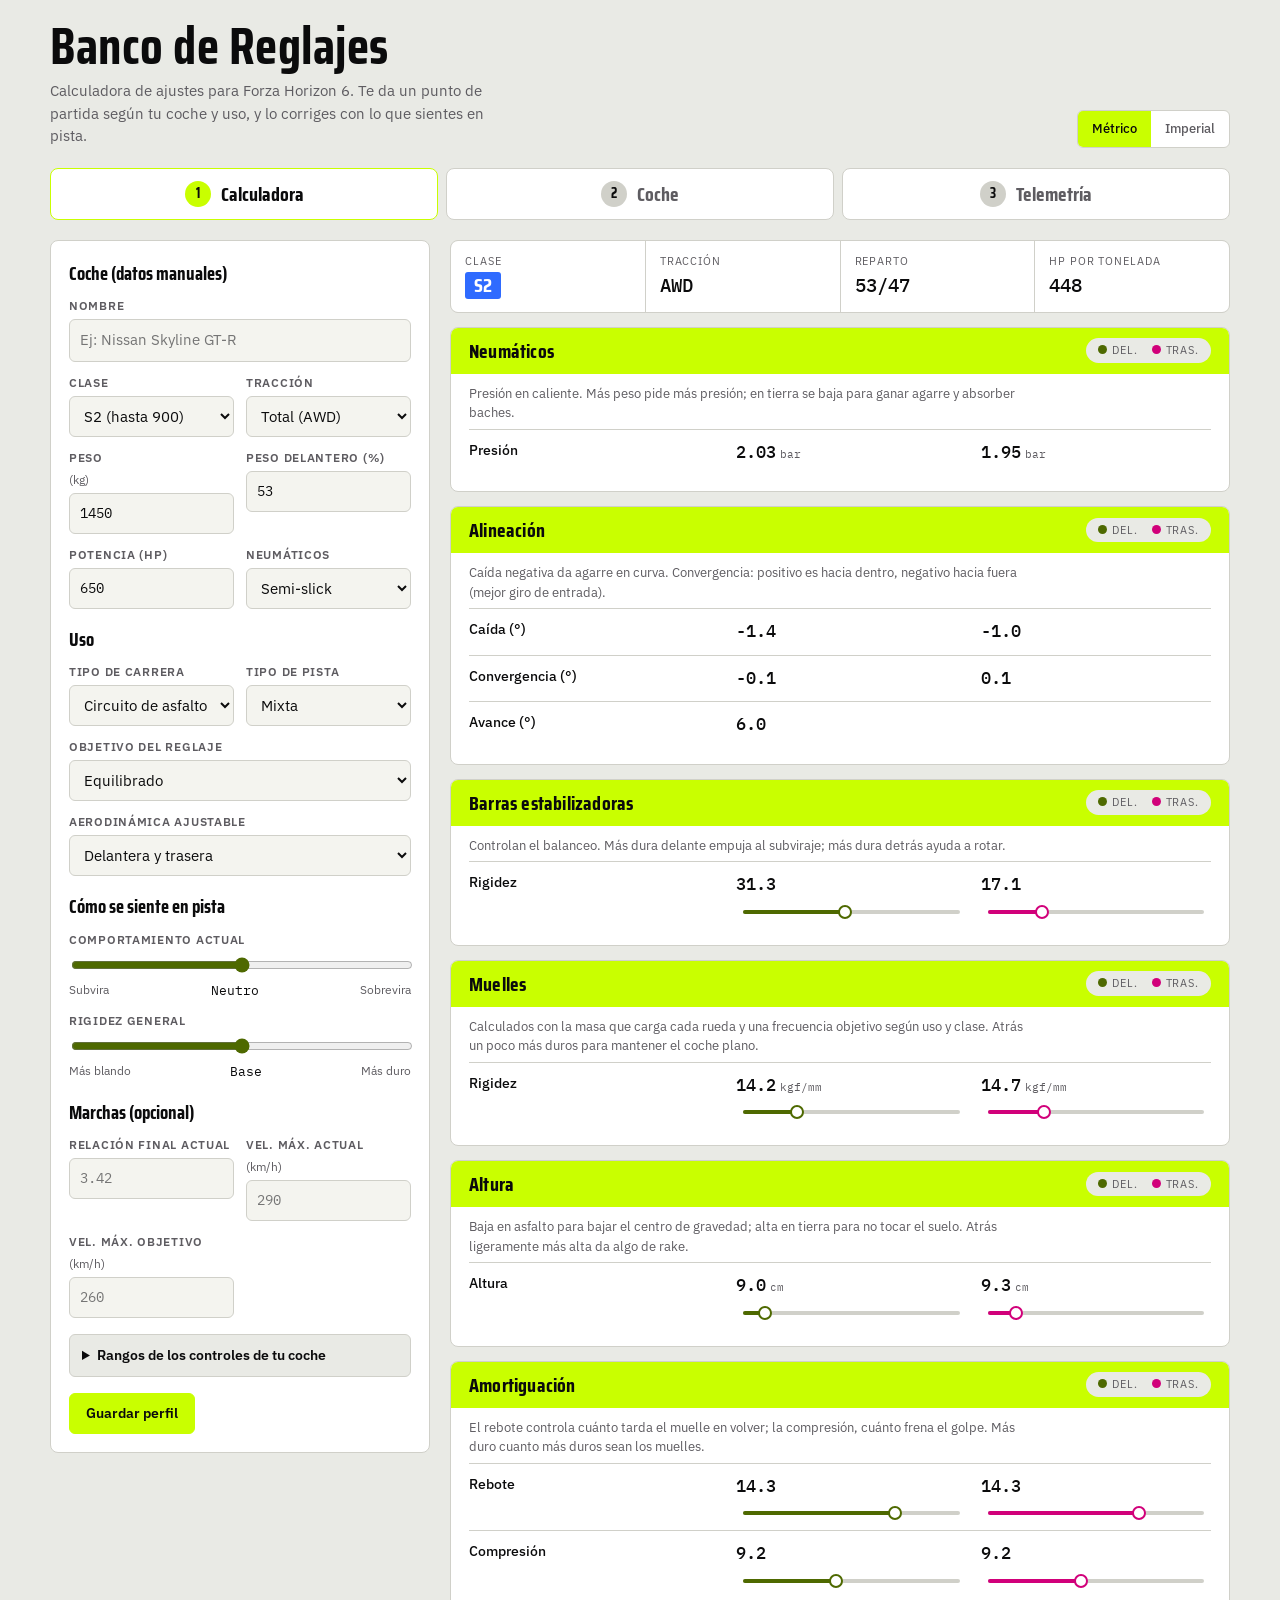
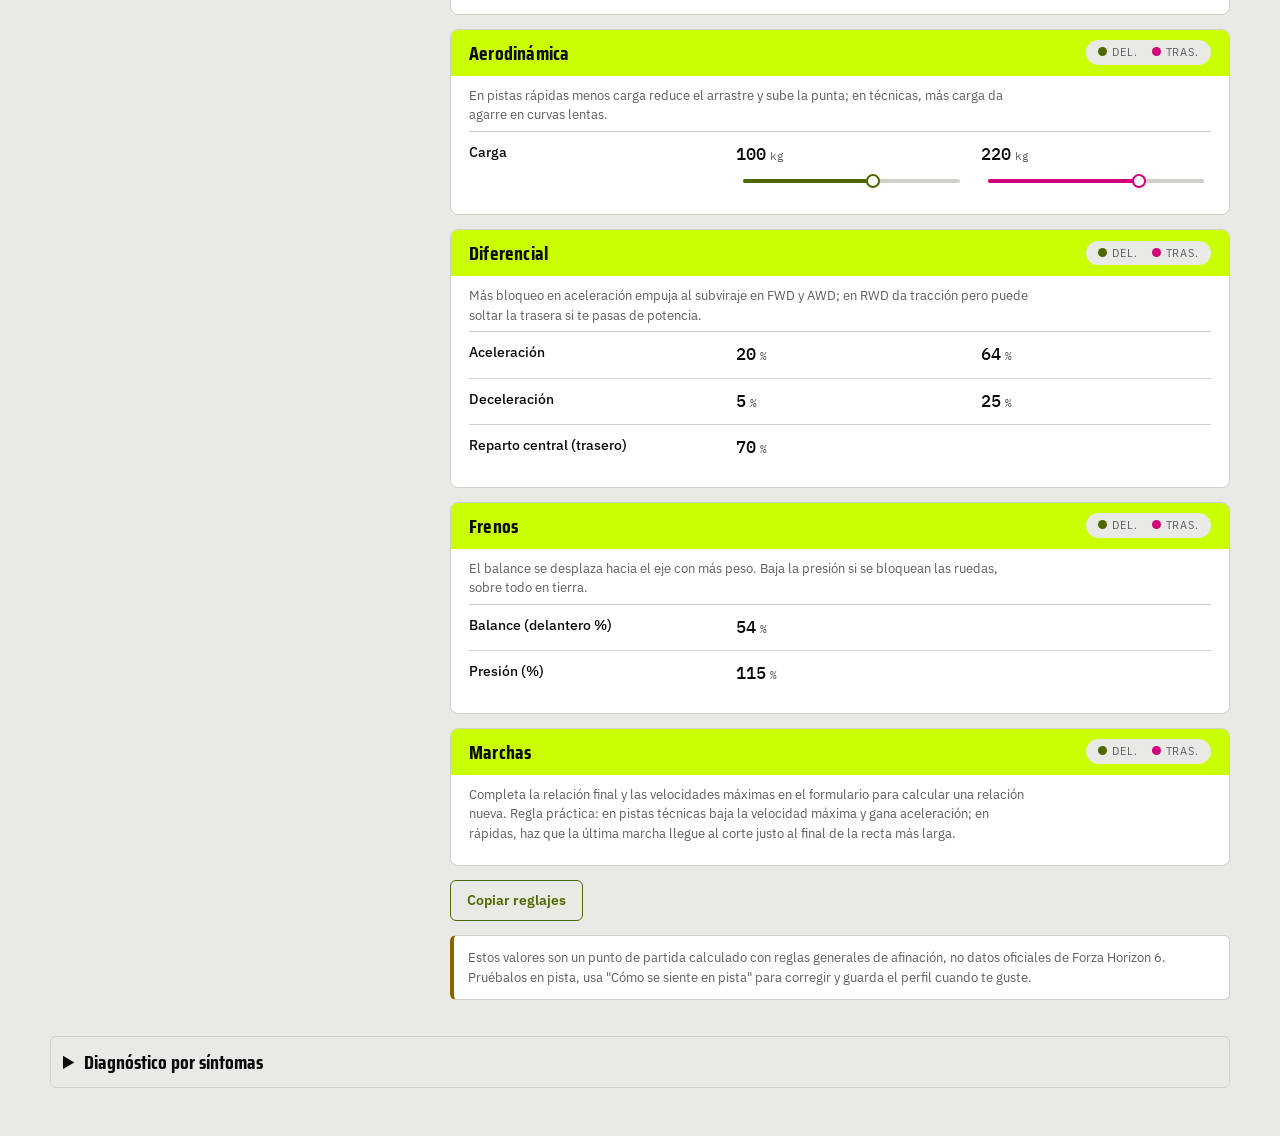
==== commit f24c9011: "Add files via upload" ====
--- a/index.html
+++ b/index.html
@@ -27,20 +27,24 @@
     </div>
   </div>
 
-  <div class="tabs" role="tablist" aria-label="Secciones">
-    <button type="button" role="tab" id="tabCalc" aria-selected="true" aria-controls="pCalc">Reglajes</button>
-    <button type="button" role="tab" id="tabDiag" aria-selected="false" aria-controls="pDiag">Diagnóstico</button>
-    <button type="button" role="tab" id="tabParts" aria-selected="false" aria-controls="pParts">Piezas</button>
-    <button type="button" role="tab" id="tabTel" aria-selected="false" aria-controls="pTel">Telemetría</button>
-    <button type="button" role="tab" id="tabProf" aria-selected="false" aria-controls="pProf">Perfiles</button>
+  <nav class="steps" id="steps" aria-label="Secciones">
+    <button type="button" id="secCalc" data-sec="calc" aria-selected="true"><b>1</b>Calculadora</button>
+    <button type="button" id="secCar" data-sec="car" aria-selected="false"><b>2</b>Coche</button>
+    <button type="button" id="secTel" data-sec="tel" aria-selected="false"><b>3</b>Telemetría</button>
+  </nav>
+  <div class="tabs off" id="subTabs" role="tablist" aria-label="Apartados de la sección Coche">
+    <button type="button" role="tab" id="tabParts" aria-selected="false" aria-controls="pParts">Specs y piezas</button>
+    <button type="button" role="tab" id="tabRec" aria-selected="false" aria-controls="pCalc">Recomendaciones</button>
   </div>
 
   <!-- REGLAJES -->
   <div role="tabpanel" id="pCalc" aria-labelledby="tabCalc">
+    <div class="recbar carOnly" id="recBar"></div>
+    <p class="calcNote calcOnly" id="calcNote" hidden></p>
     <div class="grid">
       <form class="panel" id="form" autocomplete="off" onsubmit="return false">
-        <fieldset>
-          <legend>Coche</legend>
+        <fieldset id="fsCar">
+          <legend>Coche (datos manuales)</legend>
           <div class="pickRow"><span class="lab" id="carPickLab">Coche de la lista</span><button type="button" class="pickBtn" id="carPick" aria-haspopup="dialog" aria-labelledby="carPickLab carPickTxt"><span id="carPickTxt">Personalizado</span><span aria-hidden="true">›</span></button></div>
           <select id="carSel" hidden aria-hidden="true" tabindex="-1"><option value="">Personalizado</option></select>
           <label>Nombre<input type="text" id="carName" placeholder="Ej: Nissan Skyline GT-R"></label>
@@ -81,6 +85,16 @@
               <select id="track"><option value="fast">Rápida</option><option value="mixed" selected>Mixta</option><option value="tech">Técnica (curvas lentas)</option></select>
             </label>
           </div>
+          <label>Objetivo del reglaje
+            <select id="goal">
+              <option value="bal" selected>Equilibrado</option>
+              <option value="exit">Respuesta y tracción al salir de curva</option>
+              <option value="accel">Aceleración (recta / arrancada)</option>
+              <option value="entry">Estabilidad al frenar y entrar</option>
+              <option value="rotate">Giro ágil (que rote más)</option>
+              <option value="speed">Velocidad punta</option>
+            </select>
+          </label>
           <label>Aerodinámica ajustable
             <select id="aero">
               <option value="both" selected>Delantera y trasera</option>
@@ -138,12 +152,15 @@
 
       <div class="results" id="results" aria-live="polite"></div>
     </div>
+    <div class="nextBar carOnly"><span>Siguiente paso: probar este reglaje en pista y medir cómo rinde.</span><button type="button" class="btn" id="toTel">Ir a Telemetría →</button></div>
   </div>
 
   <!-- DIAGNÓSTICO -->
-  <div role="tabpanel" id="pDiag" aria-labelledby="tabDiag" hidden>
-    <div class="chips" id="diagChips" role="group" aria-label="Filtrar por problema"></div>
-    <div class="diag" id="diagList"></div>
+  <div id="pDiag" hidden>
+    <details class="diagBox"><summary>Diagnóstico por síntomas</summary>
+      <div class="chips" id="diagChips" role="group" aria-label="Filtrar por problema"></div>
+      <div class="diag" id="diagList"></div>
+    </details>
   </div>
 
   <!-- TELEMETRÍA -->
@@ -169,10 +186,21 @@
     </div>
     <section class="panel" style="margin-top:16px">
       <h3>Prueba guiada</h3>
+      <p class="tl-small" id="tlCtx"></p>
       <p class="tl-small">1) Monta en el juego el reglaje que quieres evaluar. 2) Elige el tipo de reglaje. 3) Pulsa «Iniciar» y da 3–5 vueltas con el mismo ritmo. 4) Pulsa «Detener» para ver el análisis. Solo se registra mientras conduces.</p>
       <div class="tl-row">
         <label>Tipo de reglaje<select id="tlUse"></select></label>
-        <button type="button" class="btn" id="tlRec">Iniciar</button>
+        <label>Objetivo del reglaje<select id="tlGoal"></select></label>
+      </div>
+      <div class="tl-row"><label>Nombre de la prueba<input type="text" id="tlName" placeholder="Prueba 1" maxlength="40"></label></div>
+      <label>Notas del reglaje (opcional: piezas montadas y valores que cambiaste)<textarea id="tlNotes" rows="2" placeholder="Ej: barra delantera 30, muelles del. 126.6, presión 30 psi"></textarea></label>
+      <details class="tl-tuneBox"><summary>Valores del reglaje en el juego (recomendado: así Claude puede aprender de cada prueba)</summary>
+        <p class="tl-small">Escribe lo que tienes puesto en el juego, con las unidades que muestra el juego. Puedes dejar vacío lo que no cambies.</p>
+        <div class="tl-tune" id="tlTune"></div>
+        <div class="tl-row"><button type="button" class="btn ghost" id="tlFillRec">Cargar los recomendados por la calculadora</button><button type="button" class="btn ghost" id="tlTuneClr">Vaciar</button></div>
+      </details>
+      <div class="tl-row">
+        <button type="button" class="btn" id="tlRec">Iniciar prueba 1</button>
         <button type="button" class="btn ghost" id="tlClr">Descartar</button>
       </div>
       <div class="tl-st" id="tlRecSt">Sin grabar.</div>
@@ -181,10 +209,28 @@
       <h3>Resultado</h3>
       <div id="tlOut"></div>
     </section>
+    <section class="panel" style="margin-top:16px">
+      <h3>Pruebas guardadas y datos para Claude</h3>
+      <p class="tl-small">Cada prueba que finalizas se guarda sola en este navegador. Compáralas aquí. Claude no recuerda nada entre conversaciones por su cuenta: descarga los datos y pásaselos para que calibre las reglas con tus pruebas y las use en coches nuevos. El archivo incluye pruebas, perfiles, coche, piezas y reglaje.</p>
+      <div id="tlList" class="tl-list"></div>
+      <div class="tl-row">
+        <button type="button" class="btn ghost" id="tlDl">Descargar datos para Claude (.json)</button>
+        <button type="button" class="btn ghost" id="tlCp">Copiar datos</button>
+        <button type="button" class="btn ghost" id="tlImpB">Importar…</button>
+      </div>
+      <div id="tlImpBox" class="tl-imp" hidden><textarea id="tlImp" rows="4" placeholder="Pega aquí los datos exportados"></textarea><div class="tl-row"><button type="button" class="btn" id="tlImpGo">Importar pruebas</button></div></div>
+      <div class="tl-st" id="tlMsg"></div>
+    </section>
+    <section class="panel" style="margin-top:16px" id="tlCmpBox" hidden>
+      <h3>Comparar pruebas</h3>
+      <div class="tl-row"><label>Prueba A<select id="tlA"></select></label><label>Prueba B<select id="tlB"></select></label></div>
+      <div id="tlCmp"></div>
+    </section>
   </div>
 
   <!-- PIEZAS -->
   <div role="tabpanel" id="pParts" aria-labelledby="tabParts" hidden>
+    <div class="pickTop" id="pickTop"><button type="button" class="btn" id="toRec">Ver recomendaciones →</button></div>
     <div class="garage" id="partsBox">
       <div class="stage" id="stage">
         <svg id="carSvg" viewBox="0 0 800 400" preserveAspectRatio="xMidYMid slice" role="img" aria-label="Vista del coche. La cámara cambia a la zona de la pieza elegida.">
@@ -218,7 +264,7 @@
   </div>
 
   <!-- PERFILES -->
-  <div role="tabpanel" id="pProf" aria-labelledby="tabProf" hidden>
+  <div id="pProf" hidden>
     <div class="panel">
       <h2>Perfiles guardados</h2>
       <div class="prof" id="profList"></div>
--- a/styles.css
+++ b/styles.css
@@ -218,7 +218,7 @@
    :root{ --accent:#00E5A0; }
 */
 
-/* ===== Telemetría ===== */
+/* ===== Telemetría, secciones y navegación ===== */
 .tl-grid{display:grid;grid-template-columns:repeat(auto-fit,minmax(300px,1fr));gap:16px}
 .tl-row{display:flex;flex-wrap:wrap;gap:10px;align-items:flex-end}
 .tl-row label{flex:1 1 220px}
@@ -248,3 +248,44 @@
 .tl-rec p{margin:0;font-size:13px;color:var(--muted)}
 .tl-rec ul{margin:4px 0 0;padding-left:18px;font-size:13px}
 .tl-small{font-size:12px;color:var(--muted)}
+.tl-list{display:grid;gap:8px}
+.tl-t{display:grid;grid-template-columns:1fr auto;gap:2px 12px;border:1px solid var(--line);border-radius:6px;padding:8px 12px;background:var(--bg);align-items:center}
+.tl-t.best{border-color:var(--accent)}
+.tl-t b{font-size:14px}
+.tl-t .m{font-size:12px;color:var(--muted)}
+.tl-t .tl-bt{grid-row:1/3;grid-column:2;display:flex;gap:6px;flex-wrap:wrap;justify-content:flex-end}
+.tl-t button{border:1px solid var(--line);background:transparent;color:var(--muted);border-radius:6px;padding:4px 10px;cursor:pointer;font-size:12px}
+.tl-bdg{display:inline-block;background:var(--accent);color:var(--accent-ink);border-radius:999px;padding:1px 8px;font-size:11px;font-weight:700;margin-left:6px}
+.tl-met td.win{color:var(--accent);font-weight:700}
+.tl-ver{border:1px solid var(--accent);border-radius:6px;padding:10px 12px;background:var(--bg);font-size:14px}
+.tl-imp:not([hidden]){display:grid;gap:8px}
+.tl-tuneBox{border:1px solid var(--line);border-radius:6px;padding:10px 12px;background:var(--bg)}
+.tl-tuneBox summary{cursor:pointer;font-size:14px;font-weight:600}
+.tl-tune{display:grid;grid-template-columns:repeat(auto-fill,minmax(130px,1fr));gap:8px;margin:10px 0}
+.tl-tune label{font-size:11px}
+.tl-tune input{padding:6px 8px;font-size:14px}
+.steps{display:grid;grid-template-columns:repeat(3,1fr);gap:8px}
+.steps button{border:1px solid var(--line);background:var(--surface);color:var(--muted);border-radius:8px;padding:10px 12px;cursor:pointer;font-family:var(--display);font-weight:700;font-size:20px;display:flex;gap:10px;align-items:center;justify-content:center;min-width:0}
+.steps button b{display:inline-grid;place-items:center;width:26px;height:26px;border-radius:50%;background:var(--line);color:var(--ink);font-size:14px;flex:none}
+.steps button[aria-selected="true"]{border-color:var(--accent);color:var(--ink)}
+.steps button[aria-selected="true"] b{background:var(--accent);color:var(--accent-ink)}
+@media(max-width:520px){.steps button{font-size:15px;padding:8px 6px;gap:6px}.steps button b{width:22px;height:22px;font-size:12px}}
+.tabs button[hidden]{display:none}
+.carOnly{display:none}
+.mode-car .carOnly{display:block}
+.mode-car .calcOnly{display:none}
+.mode-car #fsCar{display:none}
+.mode-car.nocar .grid{display:none}
+.recbar{flex-wrap:wrap;gap:8px 16px;align-items:center;justify-content:space-between;background:var(--surface);border:1px solid var(--line);border-radius:8px;padding:12px 16px;margin-bottom:16px}
+.recbar .nm{font-family:var(--display);font-size:20px;font-weight:700}
+.recbar .mt{font-size:13px;color:var(--muted)}
+.nextBar{flex-wrap:wrap;gap:10px;align-items:center;justify-content:space-between;margin-top:16px;background:var(--surface);border:1px solid var(--line);border-radius:8px;padding:12px 16px}
+.nextBar span{font-size:13px;color:var(--muted)}
+.pickTop{display:flex;flex-wrap:wrap;gap:12px;align-items:flex-end;justify-content:space-between;margin-bottom:16px}
+.pickTop .pickRow{flex:1 1 280px}
+.calcNote{font-size:13px;color:var(--muted);margin:0 0 12px}
+.mode-car .recbar,.mode-car .nextBar{display:flex}
+.tabs.off{display:none}
+#pDiag,#pProf{margin-top:16px}
+.diagBox summary{cursor:pointer;font-family:var(--display);font-size:20px;font-weight:700}
+.diagBox[open] summary{margin-bottom:12px}
